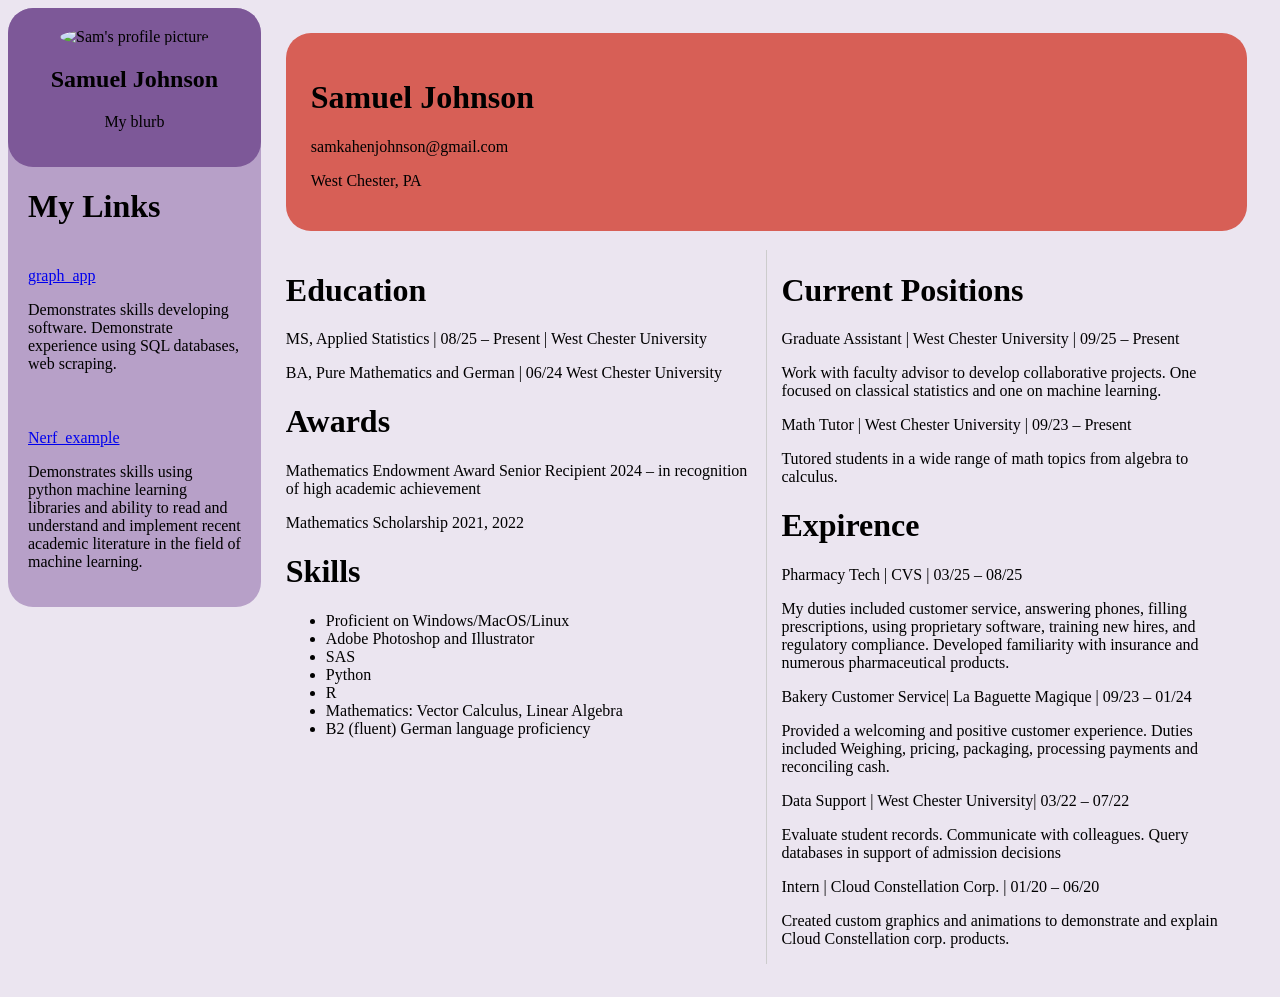
==== index.html @ d5f653cf "changed names" ====
<!DOCTYPE html>
<html>

<head>
    <meta http-equiv="content-type" content="text/html; charset=UTF-8">
    <link rel="stylesheet" type="text/css" href="styles.css">
</head>

<body>
    <div class="content">
        <div class="left_stack">
            <div class="profile">
                <img id="profile_picture" src="./resources/smiley_face.jpg" alt="Sam's profile picture">
                <h2>Samuel Johnson</h2>
                <p>My blurb</p>
            </div>
            <div class="links">
                <h1 id="list-title">My Links</h1>
                <div id="list-item">
                    <a href="https://github.com/Samuel-Johnson/graph_app ">graph_app</a>
                    <p>Demonstrates skills developing software. Demonstrate experience using SQL databases, web scraping.</p>
                </div>
                <div id="list-item">
                    <a href="https://github.com/Samuel-Johnson/Nerf_example">Nerf_example</a>
                    <p>Demonstrates skills using python machine learning libraries and ability to read and understand and implement recent academic literature in the field of machine learning.</p>
                </div>
            </div>
        </div>
        <div class="resume">
            <div class="heading">
                <div>               
                    <h1>Samuel Johnson</h1>
                    <p>samkahenjohnson@gmail.com</p>
                    <p>West Chester, PA</p>
                </div>
            </div>
            <div class="body">
                <div class="container">
                    <h1>Education</h1>
                        <p>MS, Applied Statistics | 08/25 – Present | West Chester University</p>
                        <p>BA, Pure Mathematics and German | 06/24 West Chester University</p>
                    <h1>Awards</h1>
                        <p>Mathematics Endowment Award Senior Recipient 2024 – in recognition of high academic achievement</p>
                        <p>Mathematics Scholarship 2021, 2022</p>
                    <h1>Skills</h1>
                    <ul style="break-after: column">
                        <li>Proficient on Windows/MacOS/Linux</li>
                        <li>Adobe Photoshop and Illustrator</li>
                        <li>SAS</li>
                        <li>Python</li>
                        <li>R</li>
                        <li>Mathematics: Vector Calculus, Linear Algebra</li>
                        <li>B2 (fluent) German language proficiency</li>
                    </ul>
                    <h1>Current Positions</h1>
                
                        <p>Graduate Assistant | West Chester University | 09/25 – Present</p>
                        <p>Work with faculty advisor to develop collaborative projects. One focused on classical statistics and one on machine learning.</p>
                    
                        <p>Math Tutor | West Chester University | 09/23 – Present</p>
                        <p>Tutored students in a wide range of math topics from algebra to calculus.</p>
                    <h1>Expirence</h1>
                        <p>Pharmacy Tech | CVS | 03/25 – 08/25</p>
                        <p>My duties included customer service, answering phones, filling prescriptions, using proprietary software, training new hires, and regulatory compliance. Developed familiarity with insurance and numerous pharmaceutical products.</p>

                        <p>Bakery Customer Service| La Baguette Magique | 09/23 – 01/24</p>
                        <p>Provided a welcoming and positive customer experience. Duties included Weighing, pricing, packaging, processing payments and reconciling cash.</p>

                        <p>Data Support | West Chester University| 03/22 – 07/22</p>
                        <p>Evaluate student records. Communicate with colleagues. Query databases in support of admission decisions</p>

                        <p>Intern | Cloud Constellation Corp. | 01/20 – 06/20</p>
                        <p>Created custom graphics and animations to demonstrate and explain Cloud Constellation corp. products.</p>
                </div>
            </div>
        </div>
    </div>
</body>

</html>
---- styles.css ----
:root {
    --main-bg-color: #EBE5F0;
    --accent-color: #7D5898;
    --sencondary-accent-color: #B7A0C8;
    --contrast-color: #D75F56;
    --text-color: #000;
}

.left_stack {
    float: left;
    width: 20%;
    height: 70%;
    background-color: var(--sencondary-accent-color);
    border-radius: 25px;
}

#list-title {
    padding-left: 20px;
}

#list-item {
    padding: 20px;
}

.profile {
    height: 20%;
    background-color: var(--accent-color);
    text-align: center;
    border-radius: 25px;
    padding: 20px;
}

img{
    width: 90%;
    height: 90%;
    border-radius: 50%;
}

.links {
    height: 100%;
}


.resume {
    overflow: auto;
    padding: 25px;
}

.content {
    overflow: auto;
}

.heading {
    float: left;
    background-color: var(--contrast-color);
    border-radius: 25px;
    width: 100%;
    height: 20%;
}

.heading div {
    padding: 25px;
}

body {
    background-color: var(--main-bg-color);
}


.container {
    padding-top: 2%;
    clear: left;
    column-count: 2;
    column-gap: 30px; /* Adjust the space between columns */
    /* Optional: add a vertical line between columns */
    column-rule: 1px solid #ccc;
}
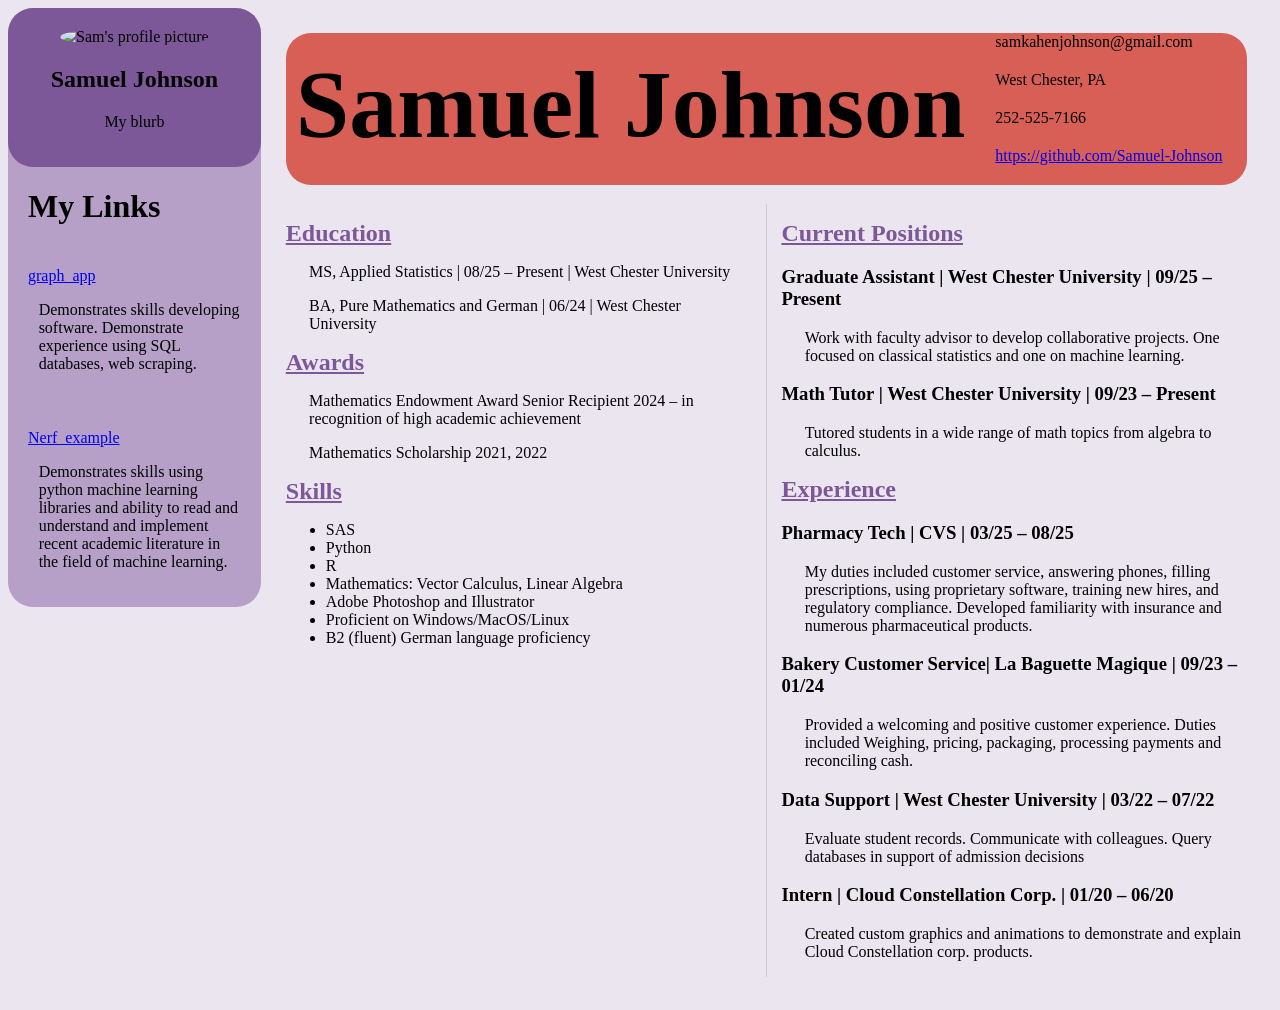
==== commit c92cb9af: "new design" ====
--- a/index.html
+++ b/index.html
@@ -30,46 +30,50 @@
             <div class="heading">
                 <div>               
                     <h1>Samuel Johnson</h1>
-                    <p>samkahenjohnson@gmail.com</p>
-                    <p>West Chester, PA</p>
+                    <div class="contact_info">
+                        <p>samkahenjohnson@gmail.com</p>
+                        <p>West Chester, PA</p>
+                        <p>252-525-7166</p>
+                        <a href="https://github.com/Samuel-Johnson">https://github.com/Samuel-Johnson</a>
+                    </div>
                 </div>
             </div>
             <div class="body">
                 <div class="container">
                     <h1>Education</h1>
                         <p>MS, Applied Statistics | 08/25 – Present | West Chester University</p>
-                        <p>BA, Pure Mathematics and German | 06/24 West Chester University</p>
+                        <p>BA, Pure Mathematics and German | 06/24 | West Chester University</p>
                     <h1>Awards</h1>
                         <p>Mathematics Endowment Award Senior Recipient 2024 – in recognition of high academic achievement</p>
                         <p>Mathematics Scholarship 2021, 2022</p>
                     <h1>Skills</h1>
                     <ul style="break-after: column">
-                        <li>Proficient on Windows/MacOS/Linux</li>
-                        <li>Adobe Photoshop and Illustrator</li>
                         <li>SAS</li>
                         <li>Python</li>
                         <li>R</li>
                         <li>Mathematics: Vector Calculus, Linear Algebra</li>
+                        <li>Adobe Photoshop and Illustrator</li>
+                        <li>Proficient on Windows/MacOS/Linux</li>
                         <li>B2 (fluent) German language proficiency</li>
                     </ul>
                     <h1>Current Positions</h1>
                 
-                        <p>Graduate Assistant | West Chester University | 09/25 – Present</p>
+                        <h3>Graduate Assistant | West Chester University | 09/25 – Present</h3>
                         <p>Work with faculty advisor to develop collaborative projects. One focused on classical statistics and one on machine learning.</p>
                     
-                        <p>Math Tutor | West Chester University | 09/23 – Present</p>
+                        <h3>Math Tutor | West Chester University | 09/23 – Present</h3>
                         <p>Tutored students in a wide range of math topics from algebra to calculus.</p>
-                    <h1>Expirence</h1>
-                        <p>Pharmacy Tech | CVS | 03/25 – 08/25</p>
+                    <h1>Experience</h1>
+                        <h3>Pharmacy Tech | CVS | 03/25 – 08/25</h3>
                         <p>My duties included customer service, answering phones, filling prescriptions, using proprietary software, training new hires, and regulatory compliance. Developed familiarity with insurance and numerous pharmaceutical products.</p>
 
-                        <p>Bakery Customer Service| La Baguette Magique | 09/23 – 01/24</p>
+                        <h3>Bakery Customer Service| La Baguette Magique | 09/23 – 01/24</h3>
                         <p>Provided a welcoming and positive customer experience. Duties included Weighing, pricing, packaging, processing payments and reconciling cash.</p>
 
-                        <p>Data Support | West Chester University| 03/22 – 07/22</p>
+                        <h3>Data Support | West Chester University | 03/22 – 07/22</h3>
                         <p>Evaluate student records. Communicate with colleagues. Query databases in support of admission decisions</p>
 
-                        <p>Intern | Cloud Constellation Corp. | 01/20 – 06/20</p>
+                        <h3>Intern | Cloud Constellation Corp. | 01/20 – 06/20</h3>
                         <p>Created custom graphics and animations to demonstrate and explain Cloud Constellation corp. products.</p>
                 </div>
             </div>
--- a/styles.css
+++ b/styles.css
@@ -56,10 +56,16 @@
     border-radius: 25px;
     width: 100%;
     height: 20%;
+    display: flex;
+    justify-content: left;
 }
 
 .heading div {
-    padding: 25px;
+    padding-right: 10px;
+    padding-bottom: 10px;
+    display: flex;
+    align-items: left;
+    gap: 20px;
 }
 
 body {
@@ -76,3 +82,42 @@
     column-rule: 1px solid #ccc;
 }
 
+.container h1 {
+    font-size: 1.5em;
+    margin-bottom: 10px;
+    color: var(--accent-color);
+    text-decoration: underline;
+}
+
+.container p {
+    padding-left: 5%;
+}
+
+.links p {
+    padding-left: 5%;
+}
+
+.heading h1 {
+    float: left;
+    padding-left: 10px;
+    padding-right: 10px;
+    margin: 0;
+    font-size: clamp(2rem, 12vw, 6rem);
+    flex: 1;
+    align-self: center;
+    white-space: nowrap;
+    overflow: hidden;
+}
+
+.contact_info {
+    float: right;
+    text-align: left;
+    display: flex;
+    flex-direction: column;
+    gap: 0;
+}
+
+.contact_info * {
+    margin: 0;
+    padding: 0;
+}
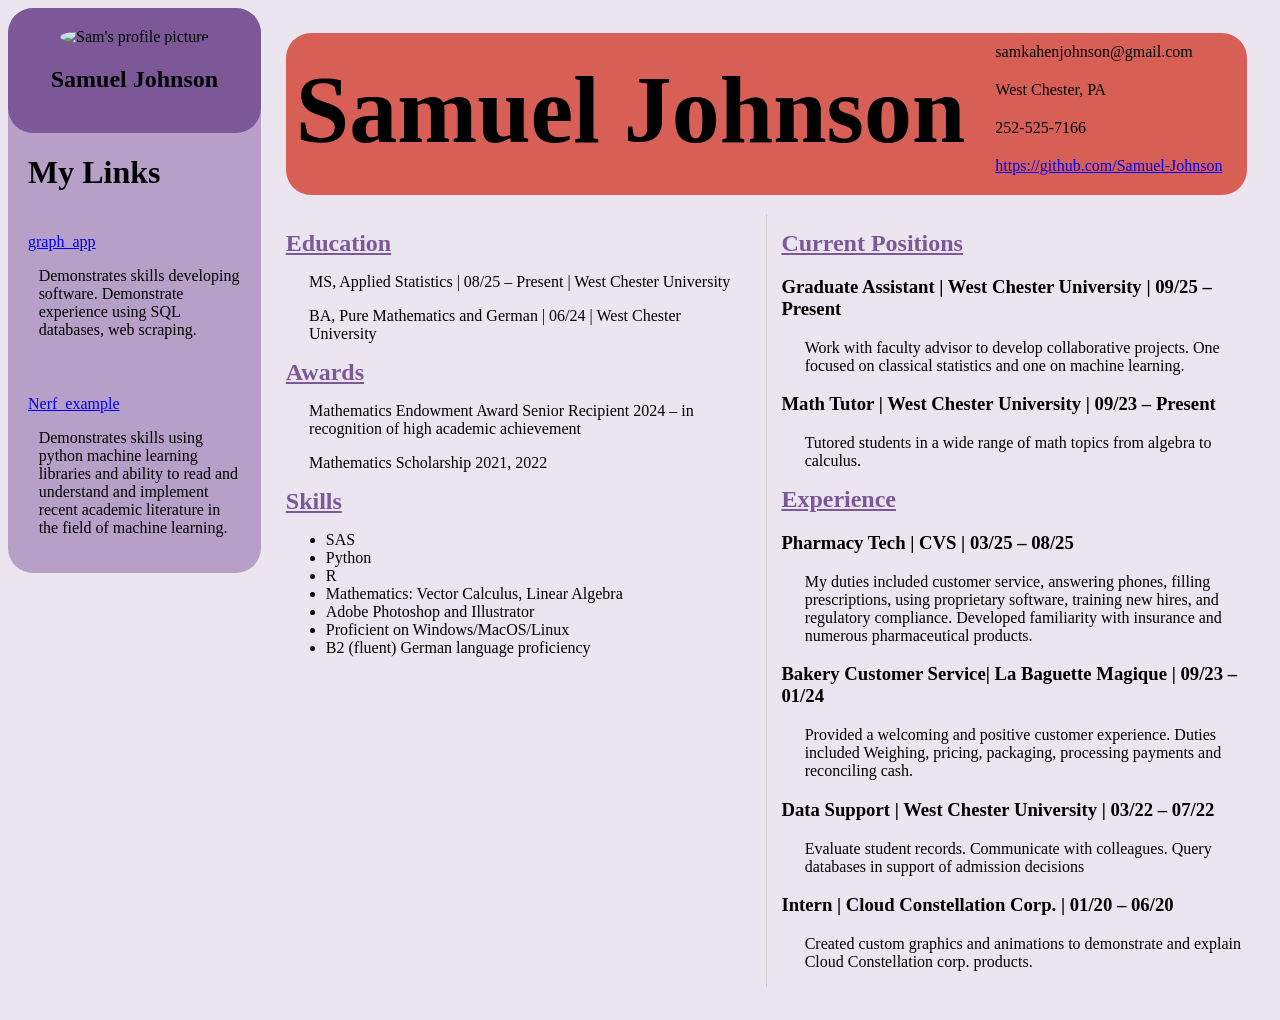
==== commit 3f98f5dc: "removed blurb" ====
--- a/index.html
+++ b/index.html
@@ -12,7 +12,7 @@
             <div class="profile">
                 <img id="profile_picture" src="./resources/smiley_face.jpg" alt="Sam's profile picture">
                 <h2>Samuel Johnson</h2>
-                <p>My blurb</p>
+                
             </div>
             <div class="links">
                 <h1 id="list-title">My Links</h1>
@@ -40,41 +40,55 @@
             </div>
             <div class="body">
                 <div class="container">
-                    <h1>Education</h1>
+                    <div >
+                        <h1>Education</h1>
                         <p>MS, Applied Statistics | 08/25 – Present | West Chester University</p>
                         <p>BA, Pure Mathematics and German | 06/24 | West Chester University</p>
-                    <h1>Awards</h1>
+                    </div>
+                    <div>
+                        <h1>Awards</h1>
                         <p>Mathematics Endowment Award Senior Recipient 2024 – in recognition of high academic achievement</p>
                         <p>Mathematics Scholarship 2021, 2022</p>
-                    <h1>Skills</h1>
-                    <ul style="break-after: column">
-                        <li>SAS</li>
-                        <li>Python</li>
-                        <li>R</li>
-                        <li>Mathematics: Vector Calculus, Linear Algebra</li>
-                        <li>Adobe Photoshop and Illustrator</li>
-                        <li>Proficient on Windows/MacOS/Linux</li>
-                        <li>B2 (fluent) German language proficiency</li>
-                    </ul>
-                    <h1>Current Positions</h1>
+                    </div>
+                    <div>
+                        <h1>Skills</h1>
+                        <ul style="break-after: column">
+                            <li>SAS</li>
+                            <li>Python</li>
+                            <li>R</li>
+                            <li>Mathematics: Vector Calculus, Linear Algebra</li>
+                            <li>Adobe Photoshop and Illustrator</li>
+                            <li>Proficient on Windows/MacOS/Linux</li>
+                            <li>B2 (fluent) German language proficiency</li>
+                        </ul>
+                    </div>
+                    <div>
+                        <h1>Current Positions</h1>
                 
                         <h3>Graduate Assistant | West Chester University | 09/25 – Present</h3>
                         <p>Work with faculty advisor to develop collaborative projects. One focused on classical statistics and one on machine learning.</p>
                     
                         <h3>Math Tutor | West Chester University | 09/23 – Present</h3>
                         <p>Tutored students in a wide range of math topics from algebra to calculus.</p>
-                    <h1>Experience</h1>
+                    </div>
+                    <div>
+                        <h1>Experience</h1>
                         <h3>Pharmacy Tech | CVS | 03/25 – 08/25</h3>
                         <p>My duties included customer service, answering phones, filling prescriptions, using proprietary software, training new hires, and regulatory compliance. Developed familiarity with insurance and numerous pharmaceutical products.</p>
-
+                    </div>
+                    <div>
                         <h3>Bakery Customer Service| La Baguette Magique | 09/23 – 01/24</h3>
                         <p>Provided a welcoming and positive customer experience. Duties included Weighing, pricing, packaging, processing payments and reconciling cash.</p>
-
+                    </div>
+                    <div>
                         <h3>Data Support | West Chester University | 03/22 – 07/22</h3>
                         <p>Evaluate student records. Communicate with colleagues. Query databases in support of admission decisions</p>
-
+                    </div>
+                    <div>
                         <h3>Intern | Cloud Constellation Corp. | 01/20 – 06/20</h3>
                         <p>Created custom graphics and animations to demonstrate and explain Cloud Constellation corp. products.</p>
+                    </div>
+                    
                 </div>
             </div>
         </div>
--- a/styles.css
+++ b/styles.css
@@ -81,6 +81,9 @@
     /* Optional: add a vertical line between columns */
     column-rule: 1px solid #ccc;
 }
+.container > div {
+    break-inside: avoid;
+}
 
 .container h1 {
     font-size: 1.5em;
@@ -110,6 +113,7 @@
 }
 
 .contact_info {
+    padding-top: 10px;
     float: right;
     text-align: left;
     display: flex;
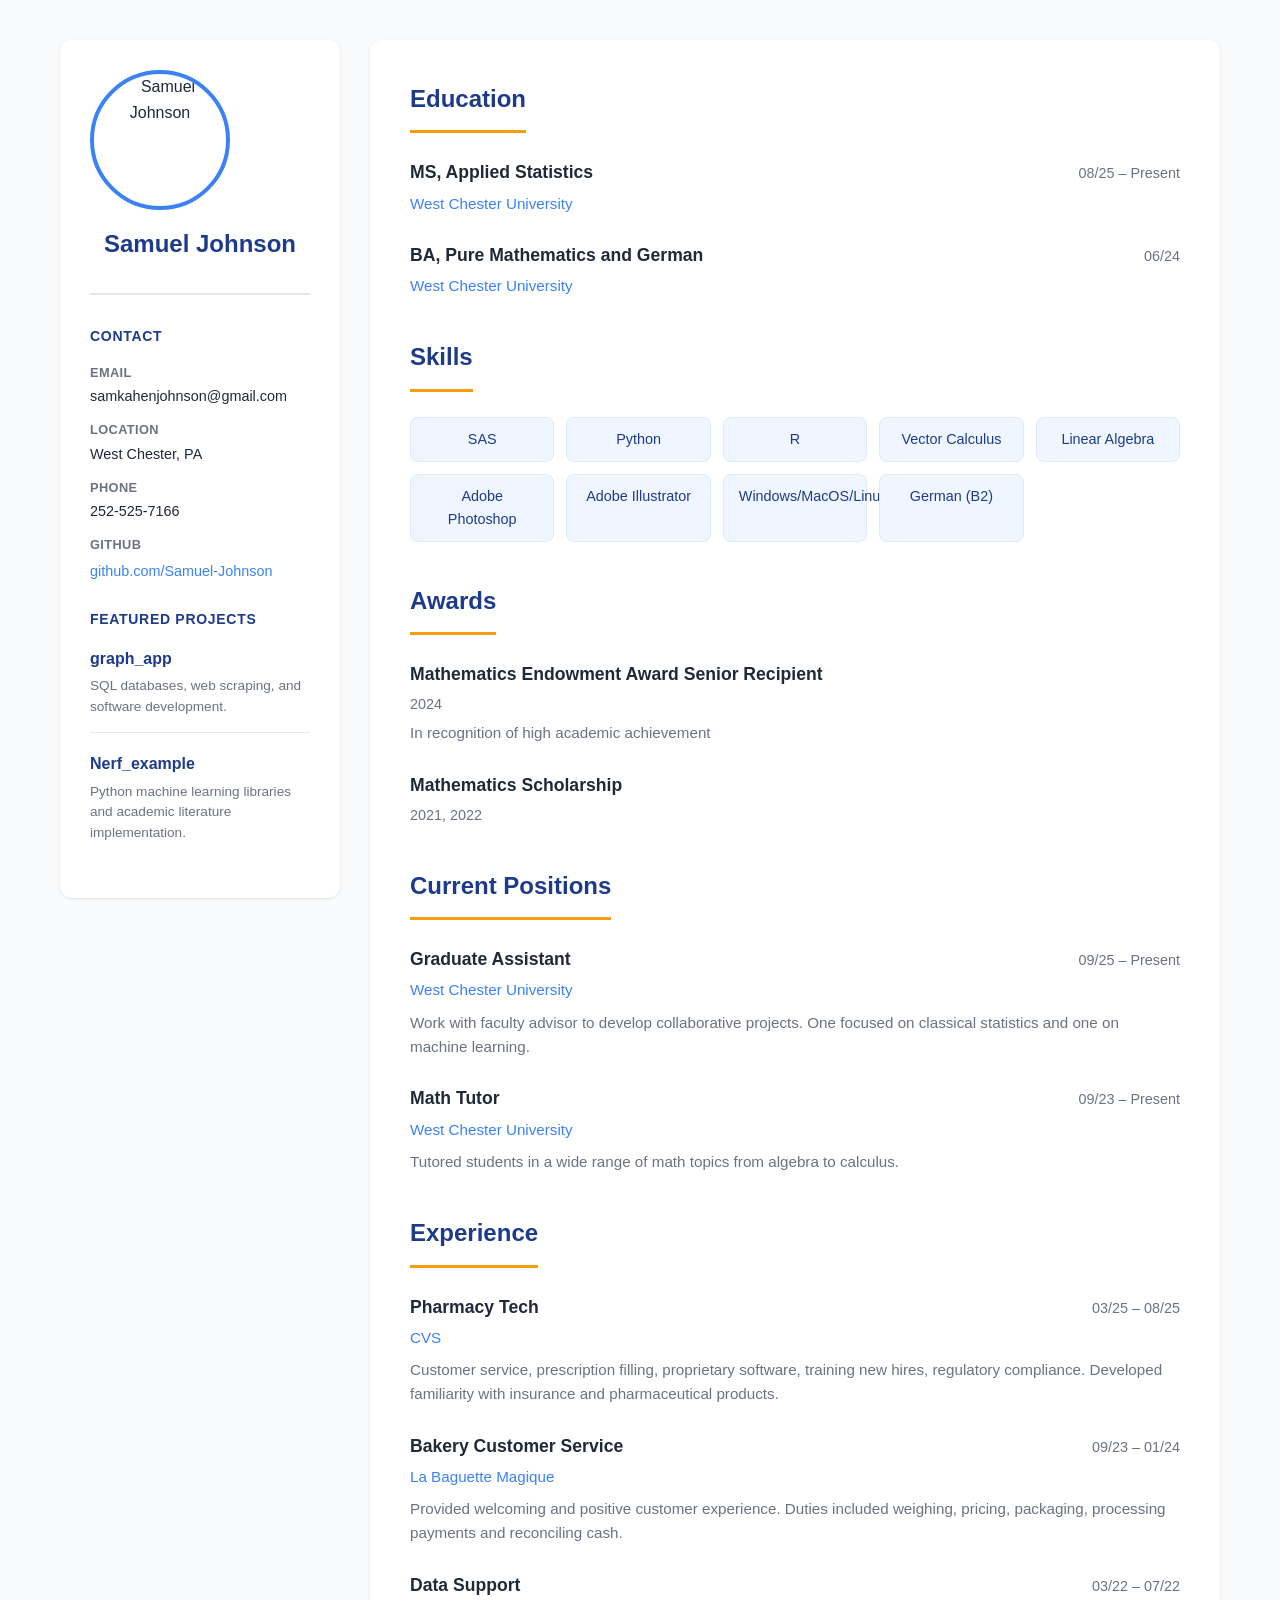
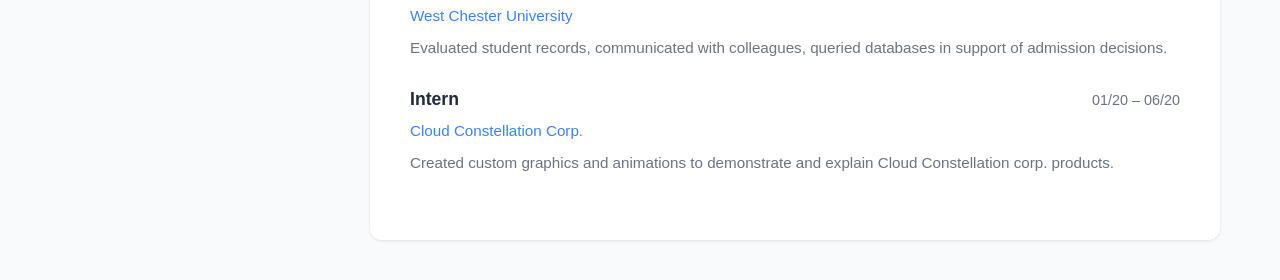
==== commit 437fad63: "redesign" ====
--- a/index.html
+++ b/index.html
@@ -1,97 +1,157 @@
 <!DOCTYPE html>
-<html>
+<html lang="en">
 
 <head>
-    <meta http-equiv="content-type" content="text/html; charset=UTF-8">
+    <meta charset="UTF-8">
+    <meta name="viewport" content="width=device-width, initial-scale=1.0">
+    <title>Samuel Johnson - Resume</title>
     <link rel="stylesheet" type="text/css" href="styles.css">
 </head>
 
 <body>
-    <div class="content">
-        <div class="left_stack">
-            <div class="profile">
-                <img id="profile_picture" src="./resources/smiley_face.jpg" alt="Sam's profile picture">
-                <h2>Samuel Johnson</h2>
-                
+    <div class="container">
+        <aside class="sidebar">
+            <div class="profile-section">
+                <img class="profile-image" src="./resources/smiley_face.jpg" alt="Samuel Johnson">
+                <h1 class="name">Samuel Johnson</h1>
             </div>
-            <div class="links">
-                <h1 id="list-title">My Links</h1>
-                <div id="list-item">
-                    <a href="https://github.com/Samuel-Johnson/graph_app ">graph_app</a>
-                    <p>Demonstrates skills developing software. Demonstrate experience using SQL databases, web scraping.</p>
+
+            <div class="sidebar-section">
+                <h3 class="sidebar-title">Contact</h3>
+                <div class="contact-item">
+                    <p class="label">Email</p>
+                    <p class="value">samkahenjohnson@gmail.com</p>
                 </div>
-                <div id="list-item">
-                    <a href="https://github.com/Samuel-Johnson/Nerf_example">Nerf_example</a>
-                    <p>Demonstrates skills using python machine learning libraries and ability to read and understand and implement recent academic literature in the field of machine learning.</p>
+                <div class="contact-item">
+                    <p class="label">Location</p>
+                    <p class="value">West Chester, PA</p>
+                </div>
+                <div class="contact-item">
+                    <p class="label">Phone</p>
+                    <p class="value">252-525-7166</p>
+                </div>
+                <div class="contact-item">
+                    <p class="label">GitHub</p>
+                    <a href="https://github.com/Samuel-Johnson" class="link">github.com/Samuel-Johnson</a>
                 </div>
             </div>
-        </div>
-        <div class="resume">
-            <div class="heading">
-                <div>               
-                    <h1>Samuel Johnson</h1>
-                    <div class="contact_info">
-                        <p>samkahenjohnson@gmail.com</p>
-                        <p>West Chester, PA</p>
-                        <p>252-525-7166</p>
-                        <a href="https://github.com/Samuel-Johnson">https://github.com/Samuel-Johnson</a>
-                    </div>
+
+            <div class="sidebar-section">
+                <h3 class="sidebar-title">Featured Projects</h3>
+                <div class="project-item">
+                    <a href="https://github.com/Samuel-Johnson/graph_app" class="project-link">graph_app</a>
+                    <p class="project-desc">SQL databases, web scraping, and software development.</p>
+                </div>
+                <div class="project-item">
+                    <a href="https://github.com/Samuel-Johnson/Nerf_example" class="project-link">Nerf_example</a>
+                    <p class="project-desc">Python machine learning libraries and academic literature implementation.</p>
                 </div>
             </div>
-            <div class="body">
-                <div class="container">
-                    <div >
-                        <h1>Education</h1>
-                        <p>MS, Applied Statistics | 08/25 – Present | West Chester University</p>
-                        <p>BA, Pure Mathematics and German | 06/24 | West Chester University</p>
+        </aside>
+
+        <main class="content">
+            <section class="section">
+                <h2 class="section-title">Education</h2>
+                <div class="entry">
+                    <div class="entry-header">
+                        <h3>MS, Applied Statistics</h3>
+                        <span class="date">08/25 – Present</span>
                     </div>
-                    <div>
-                        <h1>Awards</h1>
-                        <p>Mathematics Endowment Award Senior Recipient 2024 – in recognition of high academic achievement</p>
-                        <p>Mathematics Scholarship 2021, 2022</p>
+                    <p class="organization">West Chester University</p>
+                </div>
+                <div class="entry">
+                    <div class="entry-header">
+                        <h3>BA, Pure Mathematics and German</h3>
+                        <span class="date">06/24</span>
                     </div>
-                    <div>
-                        <h1>Skills</h1>
-                        <ul style="break-after: column">
-                            <li>SAS</li>
-                            <li>Python</li>
-                            <li>R</li>
-                            <li>Mathematics: Vector Calculus, Linear Algebra</li>
-                            <li>Adobe Photoshop and Illustrator</li>
-                            <li>Proficient on Windows/MacOS/Linux</li>
-                            <li>B2 (fluent) German language proficiency</li>
-                        </ul>
+                    <p class="organization">West Chester University</p>
+                </div>
+            </section>
+
+            <section class="section">
+                <h2 class="section-title">Skills</h2>
+                <div class="skills-grid">
+                    <span class="skill">SAS</span>
+                    <span class="skill">Python</span>
+                    <span class="skill">R</span>
+                    <span class="skill">Vector Calculus</span>
+                    <span class="skill">Linear Algebra</span>
+                    <span class="skill">Adobe Photoshop</span>
+                    <span class="skill">Adobe Illustrator</span>
+                    <span class="skill">Windows/MacOS/Linux</span>
+                    <span class="skill">German (B2)</span>
+                </div>
+            </section>
+
+            <section class="section">
+                <h2 class="section-title">Awards</h2>
+                <div class="entry">
+                    <h3>Mathematics Endowment Award Senior Recipient</h3>
+                    <p class="date-text">2024</p>
+                    <p class="description">In recognition of high academic achievement</p>
+                </div>
+                <div class="entry">
+                    <h3>Mathematics Scholarship</h3>
+                    <p class="date-text">2021, 2022</p>
+                </div>
+            </section>
+
+            <section class="section">
+                <h2 class="section-title">Current Positions</h2>
+                <div class="entry">
+                    <div class="entry-header">
+                        <h3>Graduate Assistant</h3>
+                        <span class="date">09/25 – Present</span>
                     </div>
-                    <div>
-                        <h1>Current Positions</h1>
-                
-                        <h3>Graduate Assistant | West Chester University | 09/25 – Present</h3>
-                        <p>Work with faculty advisor to develop collaborative projects. One focused on classical statistics and one on machine learning.</p>
-                    
-                        <h3>Math Tutor | West Chester University | 09/23 – Present</h3>
-                        <p>Tutored students in a wide range of math topics from algebra to calculus.</p>
+                    <p class="organization">West Chester University</p>
+                    <p class="description">Work with faculty advisor to develop collaborative projects. One focused on classical statistics and one on machine learning.</p>
+                </div>
+                <div class="entry">
+                    <div class="entry-header">
+                        <h3>Math Tutor</h3>
+                        <span class="date">09/23 – Present</span>
                     </div>
-                    <div>
-                        <h1>Experience</h1>
-                        <h3>Pharmacy Tech | CVS | 03/25 – 08/25</h3>
-                        <p>My duties included customer service, answering phones, filling prescriptions, using proprietary software, training new hires, and regulatory compliance. Developed familiarity with insurance and numerous pharmaceutical products.</p>
+                    <p class="organization">West Chester University</p>
+                    <p class="description">Tutored students in a wide range of math topics from algebra to calculus.</p>
+                </div>
+            </section>
+
+            <section class="section">
+                <h2 class="section-title">Experience</h2>
+                <div class="entry">
+                    <div class="entry-header">
+                        <h3>Pharmacy Tech</h3>
+                        <span class="date">03/25 – 08/25</span>
                     </div>
-                    <div>
-                        <h3>Bakery Customer Service| La Baguette Magique | 09/23 – 01/24</h3>
-                        <p>Provided a welcoming and positive customer experience. Duties included Weighing, pricing, packaging, processing payments and reconciling cash.</p>
+                    <p class="organization">CVS</p>
+                    <p class="description">Customer service, prescription filling, proprietary software, training new hires, regulatory compliance. Developed familiarity with insurance and pharmaceutical products.</p>
+                </div>
+                <div class="entry">
+                    <div class="entry-header">
+                        <h3>Bakery Customer Service</h3>
+                        <span class="date">09/23 – 01/24</span>
                     </div>
-                    <div>
-                        <h3>Data Support | West Chester University | 03/22 – 07/22</h3>
-                        <p>Evaluate student records. Communicate with colleagues. Query databases in support of admission decisions</p>
+                    <p class="organization">La Baguette Magique</p>
+                    <p class="description">Provided welcoming and positive customer experience. Duties included weighing, pricing, packaging, processing payments and reconciling cash.</p>
+                </div>
+                <div class="entry">
+                    <div class="entry-header">
+                        <h3>Data Support</h3>
+                        <span class="date">03/22 – 07/22</span>
                     </div>
-                    <div>
-                        <h3>Intern | Cloud Constellation Corp. | 01/20 – 06/20</h3>
-                        <p>Created custom graphics and animations to demonstrate and explain Cloud Constellation corp. products.</p>
+                    <p class="organization">West Chester University</p>
+                    <p class="description">Evaluated student records, communicated with colleagues, queried databases in support of admission decisions.</p>
+                </div>
+                <div class="entry">
+                    <div class="entry-header">
+                        <h3>Intern</h3>
+                        <span class="date">01/20 – 06/20</span>
                     </div>
-                    
+                    <p class="organization">Cloud Constellation Corp.</p>
+                    <p class="description">Created custom graphics and animations to demonstrate and explain Cloud Constellation corp. products.</p>
                 </div>
-            </div>
-        </div>
+            </section>
+        </main>
     </div>
 </body>
 
--- a/styles.css
+++ b/styles.css
@@ -1,103 +1,268 @@
 :root {
-    --main-bg-color: #EBE5F0;
-    --accent-color: #7D5898;
-    --sencondary-accent-color: #B7A0C8;
-    --contrast-color: #D75F56;
-    --text-color: #000;
-}
-
-.left_stack {
-    float: left;
-    width: 20%;
-    height: 70%;
-    background-color: var(--sencondary-accent-color);
-    border-radius: 25px;
-}
-
-#list-title {
-    padding-left: 20px;
-}
-
-#list-item {
-    padding: 20px;
-}
-
-.profile {
-    height: 20%;
-    background-color: var(--accent-color);
+    --primary-color: #1e3a8a;
+    --secondary-color: #3b82f6;
+    --accent-color: #f59e0b;
+    --background-color: #f9fafb;
+    --sidebar-bg: #ffffff;
+    --border-color: #e5e7eb;
+    --text-primary: #1f2937;
+    --text-secondary: #6b7280;
+    --text-light: #9ca3af;
+}
+
+* {
+    margin: 0;
+    padding: 0;
+    box-sizing: border-box;
+}
+
+html {
+    scroll-behavior: smooth;
+}
+
+body {
+    font-family: -apple-system, BlinkMacSystemFont, 'Segoe UI', 'Roboto', 'Oxygen', 'Ubuntu', 'Cantarell', sans-serif;
+    background-color: var(--background-color);
+    color: var(--text-primary);
+    line-height: 1.6;
+}
+
+.container {
+    display: grid;
+    grid-template-columns: 280px 1fr;
+    max-width: 1200px;
+    margin: 0 auto;
+    gap: 30px;
+    padding: 40px 20px;
+    min-height: 100vh;
+}
+
+/* Sidebar Styles */
+.sidebar {
+    background-color: var(--sidebar-bg);
+    border-radius: 12px;
+    padding: 30px;
+    box-shadow: 0 1px 3px rgba(0, 0, 0, 0.1);
+    height: fit-content;
+    position: sticky;
+    top: 20px;
+}
+
+.profile-section {
     text-align: center;
-    border-radius: 25px;
-    padding: 20px;
-}
-
-img{
-    width: 90%;
-    height: 90%;
+    margin-bottom: 30px;
+    padding-bottom: 30px;
+    border-bottom: 2px solid var(--border-color);
+}
+
+.profile-image {
+    width: 140px;
+    height: 140px;
     border-radius: 50%;
-}
-
-.links {
-    height: 100%;
-}
-
-
-.resume {
-    overflow: auto;
-    padding: 25px;
-}
-
+    object-fit: cover;
+    border: 4px solid var(--secondary-color);
+    margin-bottom: 15px;
+    display: block;
+}
+
+.name {
+    font-size: 1.5em;
+    color: var(--primary-color);
+    font-weight: 600;
+}
+
+.sidebar-section {
+    margin-bottom: 25px;
+}
+
+.sidebar-title {
+    font-size: 0.875em;
+    font-weight: 700;
+    text-transform: uppercase;
+    letter-spacing: 0.05em;
+    color: var(--primary-color);
+    margin-bottom: 15px;
+}
+
+.contact-item {
+    margin-bottom: 12px;
+}
+
+.contact-item .label {
+    font-size: 0.8em;
+    color: var(--text-secondary);
+    font-weight: 600;
+    text-transform: uppercase;
+    letter-spacing: 0.03em;
+    margin-bottom: 2px;
+}
+
+.contact-item .value {
+    color: var(--text-primary);
+    font-size: 0.9em;
+}
+
+.contact-item .link {
+    color: var(--secondary-color);
+    text-decoration: none;
+    font-size: 0.9em;
+    transition: color 0.3s ease;
+}
+
+.contact-item .link:hover {
+    color: var(--accent-color);
+}
+
+.project-item {
+    margin-bottom: 18px;
+    padding-bottom: 15px;
+    border-bottom: 1px solid var(--border-color);
+}
+
+.project-item:last-child {
+    border-bottom: none;
+    margin-bottom: 0;
+    padding-bottom: 0;
+}
+
+.project-link {
+    display: block;
+    font-weight: 600;
+    color: var(--primary-color);
+    text-decoration: none;
+    margin-bottom: 5px;
+    transition: color 0.3s ease;
+}
+
+.project-link:hover {
+    color: var(--accent-color);
+}
+
+.project-desc {
+    font-size: 0.85em;
+    color: var(--text-secondary);
+    line-height: 1.5;
+}
+
+/* Main Content Styles */
 .content {
-    overflow: auto;
-}
-
-.heading {
-    float: left;
-    background-color: var(--contrast-color);
-    border-radius: 25px;
-    width: 100%;
-    height: 20%;
+    background-color: var(--sidebar-bg);
+    border-radius: 12px;
+    padding: 40px;
+    box-shadow: 0 1px 3px rgba(0, 0, 0, 0.1);
+}
+
+.section {
+    margin-bottom: 40px;
+}
+
+.section:last-child {
+    margin-bottom: 0;
+}
+
+.section-title {
+    font-size: 1.5em;
+    font-weight: 700;
+    color: var(--primary-color);
+    margin-bottom: 25px;
+    padding-bottom: 12px;
+    border-bottom: 3px solid var(--accent-color);
+    display: inline-block;
+}
+
+.entry {
+    margin-bottom: 25px;
+}
+
+.entry-header {
     display: flex;
-    justify-content: left;
-}
-
-.heading div {
-    padding-right: 10px;
-    padding-bottom: 10px;
-    display: flex;
-    align-items: left;
-    gap: 20px;
-}
-
-body {
-    background-color: var(--main-bg-color);
-}
-
-
-.container {
-    padding-top: 2%;
-    clear: left;
-    column-count: 2;
-    column-gap: 30px; /* Adjust the space between columns */
-    /* Optional: add a vertical line between columns */
-    column-rule: 1px solid #ccc;
-}
-.container > div {
-    break-inside: avoid;
-}
-
-.container h1 {
-    font-size: 1.5em;
-    margin-bottom: 10px;
-    color: var(--accent-color);
-    text-decoration: underline;
-}
-
-.container p {
-    padding-left: 5%;
-}
-
-.links p {
-    padding-left: 5%;
+    justify-content: space-between;
+    align-items: baseline;
+    margin-bottom: 5px;
+    gap: 15px;
+}
+
+.entry h3 {
+    font-size: 1.1em;
+    color: var(--text-primary);
+    font-weight: 600;
+}
+
+.date {
+    font-size: 0.9em;
+    color: var(--text-secondary);
+    white-space: nowrap;
+}
+
+.date-text {
+    font-size: 0.9em;
+    color: var(--text-secondary);
+    margin: 5px 0;
+}
+
+.organization {
+    font-size: 0.95em;
+    color: var(--secondary-color);
+    font-weight: 500;
+    margin-bottom: 8px;
+}
+
+.description {
+    font-size: 0.95em;
+    color: var(--text-secondary);
+    line-height: 1.6;
+}
+
+/* Skills Grid */
+.skills-grid {
+    display: grid;
+    grid-template-columns: repeat(auto-fill, minmax(140px, 1fr));
+    gap: 12px;
+}
+
+.skill {
+    background-color: #eff6ff;
+    color: var(--primary-color);
+    padding: 10px 15px;
+    border-radius: 8px;
+    font-weight: 500;
+    font-size: 0.9em;
+    border: 1px solid #dbeafe;
+    text-align: center;
+    transition: all 0.3s ease;
+}
+
+.skill:hover {
+    background-color: var(--secondary-color);
+    color: white;
+    border-color: var(--secondary-color);
+}
+
+/* Responsive Design */
+@media (max-width: 768px) {
+    .container {
+        grid-template-columns: 1fr;
+        gap: 20px;
+        padding: 20px 15px;
+    }
+
+    .sidebar {
+        position: static;
+    }
+
+    .entry-header {
+        flex-direction: column;
+        align-items: flex-start;
+    }
+
+    .skills-grid {
+        grid-template-columns: repeat(auto-fill, minmax(120px, 1fr));
+    }
+
+    .content {
+        padding: 25px;
+    }
+}
 }
 
 .heading h1 {
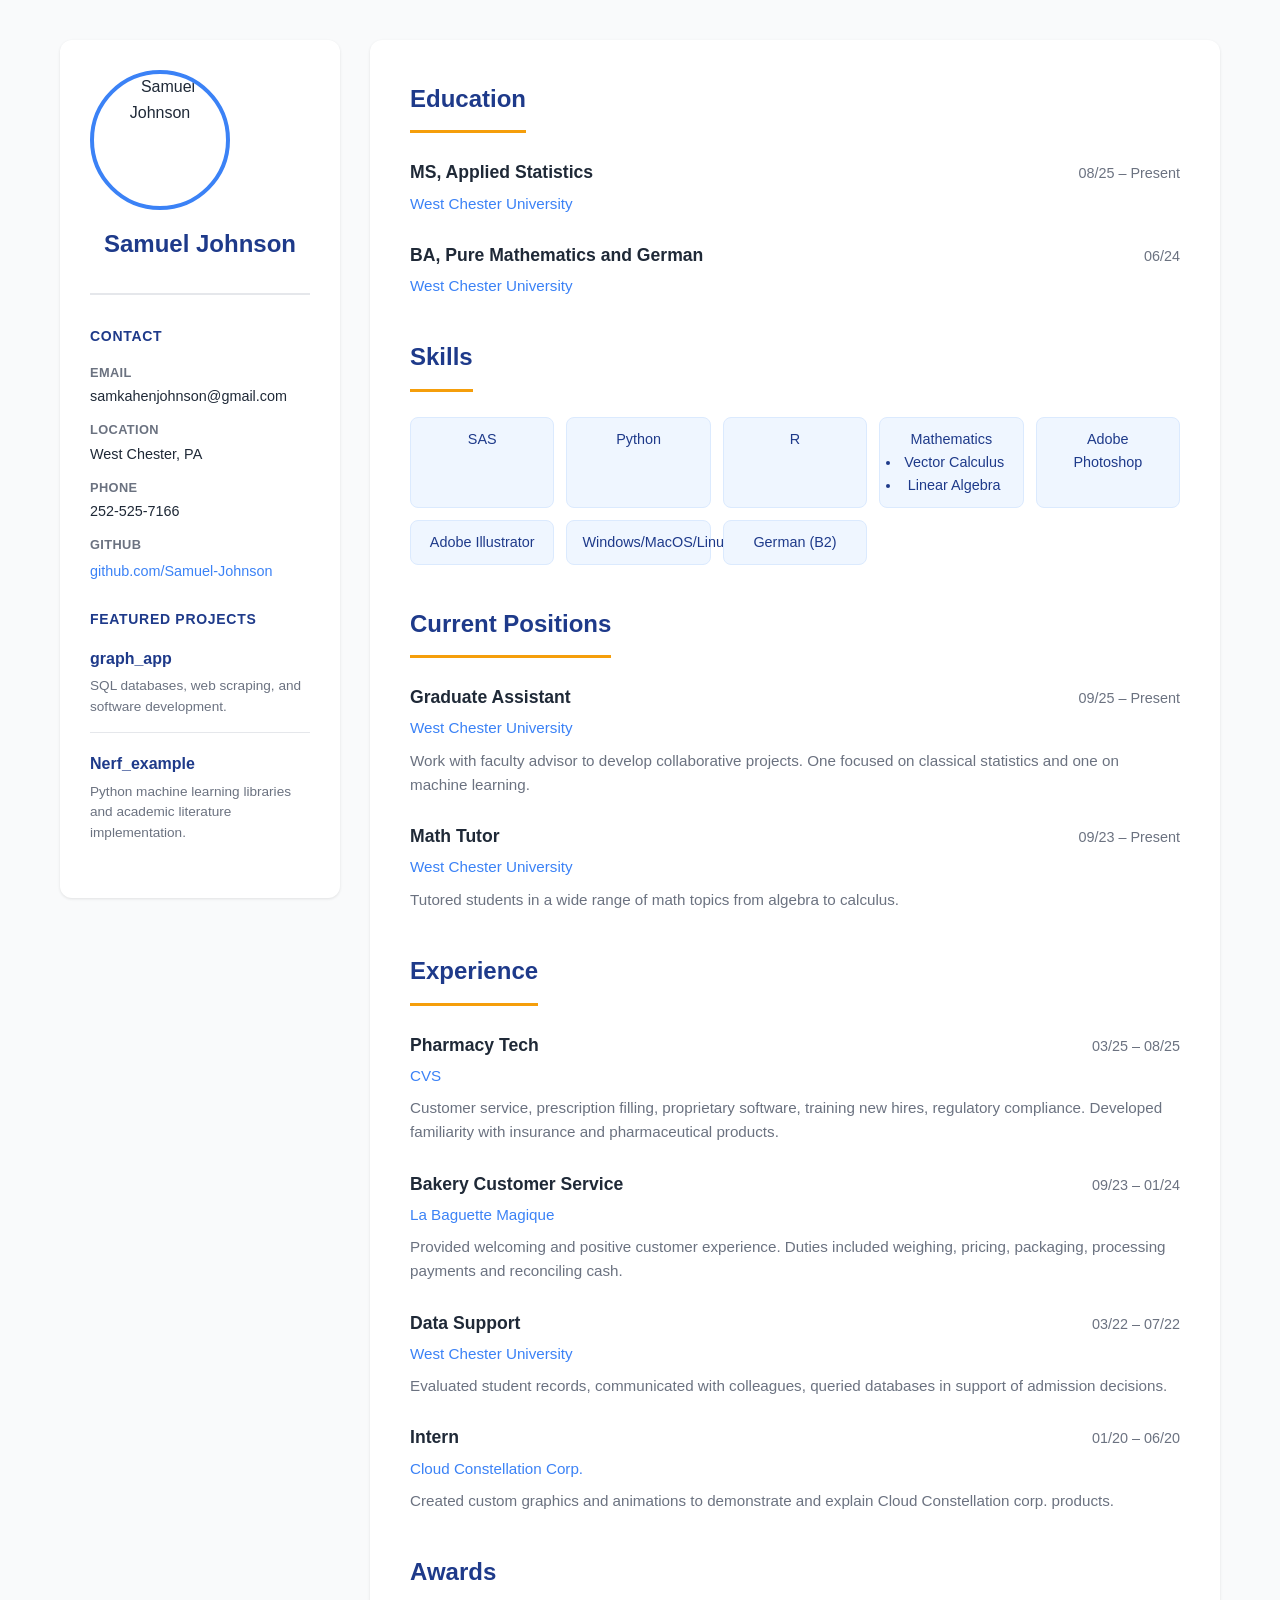
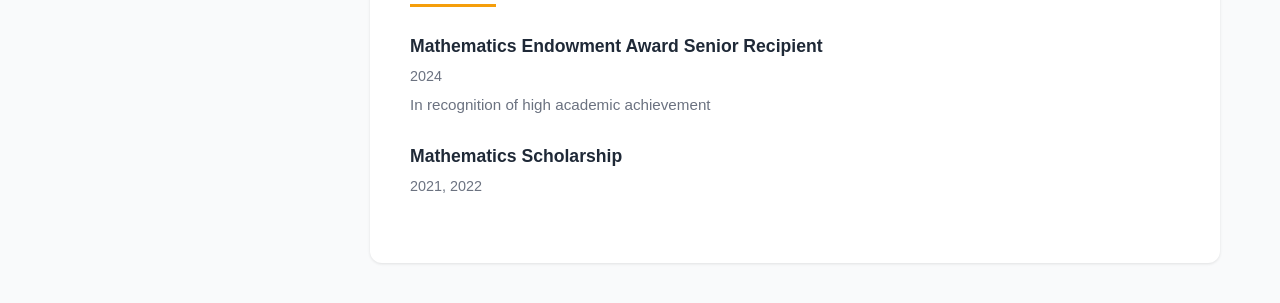
==== commit 698141e6: "tweeked skills and section order" ====
--- a/index.html
+++ b/index.html
@@ -74,25 +74,17 @@
                     <span class="skill">SAS</span>
                     <span class="skill">Python</span>
                     <span class="skill">R</span>
-                    <span class="skill">Vector Calculus</span>
-                    <span class="skill">Linear Algebra</span>
+                    <span class="skill">
+                        Mathematics
+                        <ul style="padding-left: 5%">
+                            <li>Vector Calculus</li>
+                            <li>Linear Algebra</li>
+                        </ul>
+                    </span>
                     <span class="skill">Adobe Photoshop</span>
                     <span class="skill">Adobe Illustrator</span>
                     <span class="skill">Windows/MacOS/Linux</span>
                     <span class="skill">German (B2)</span>
-                </div>
-            </section>
-
-            <section class="section">
-                <h2 class="section-title">Awards</h2>
-                <div class="entry">
-                    <h3>Mathematics Endowment Award Senior Recipient</h3>
-                    <p class="date-text">2024</p>
-                    <p class="description">In recognition of high academic achievement</p>
-                </div>
-                <div class="entry">
-                    <h3>Mathematics Scholarship</h3>
-                    <p class="date-text">2021, 2022</p>
                 </div>
             </section>
 
@@ -151,6 +143,19 @@
                     <p class="description">Created custom graphics and animations to demonstrate and explain Cloud Constellation corp. products.</p>
                 </div>
             </section>
+
+            <section class="section">
+                <h2 class="section-title">Awards</h2>
+                <div class="entry">
+                    <h3>Mathematics Endowment Award Senior Recipient</h3>
+                    <p class="date-text">2024</p>
+                    <p class="description">In recognition of high academic achievement</p>
+                </div>
+                <div class="entry">
+                    <h3>Mathematics Scholarship</h3>
+                    <p class="date-text">2021, 2022</p>
+                </div>
+            </section>
         </main>
     </div>
 </body>
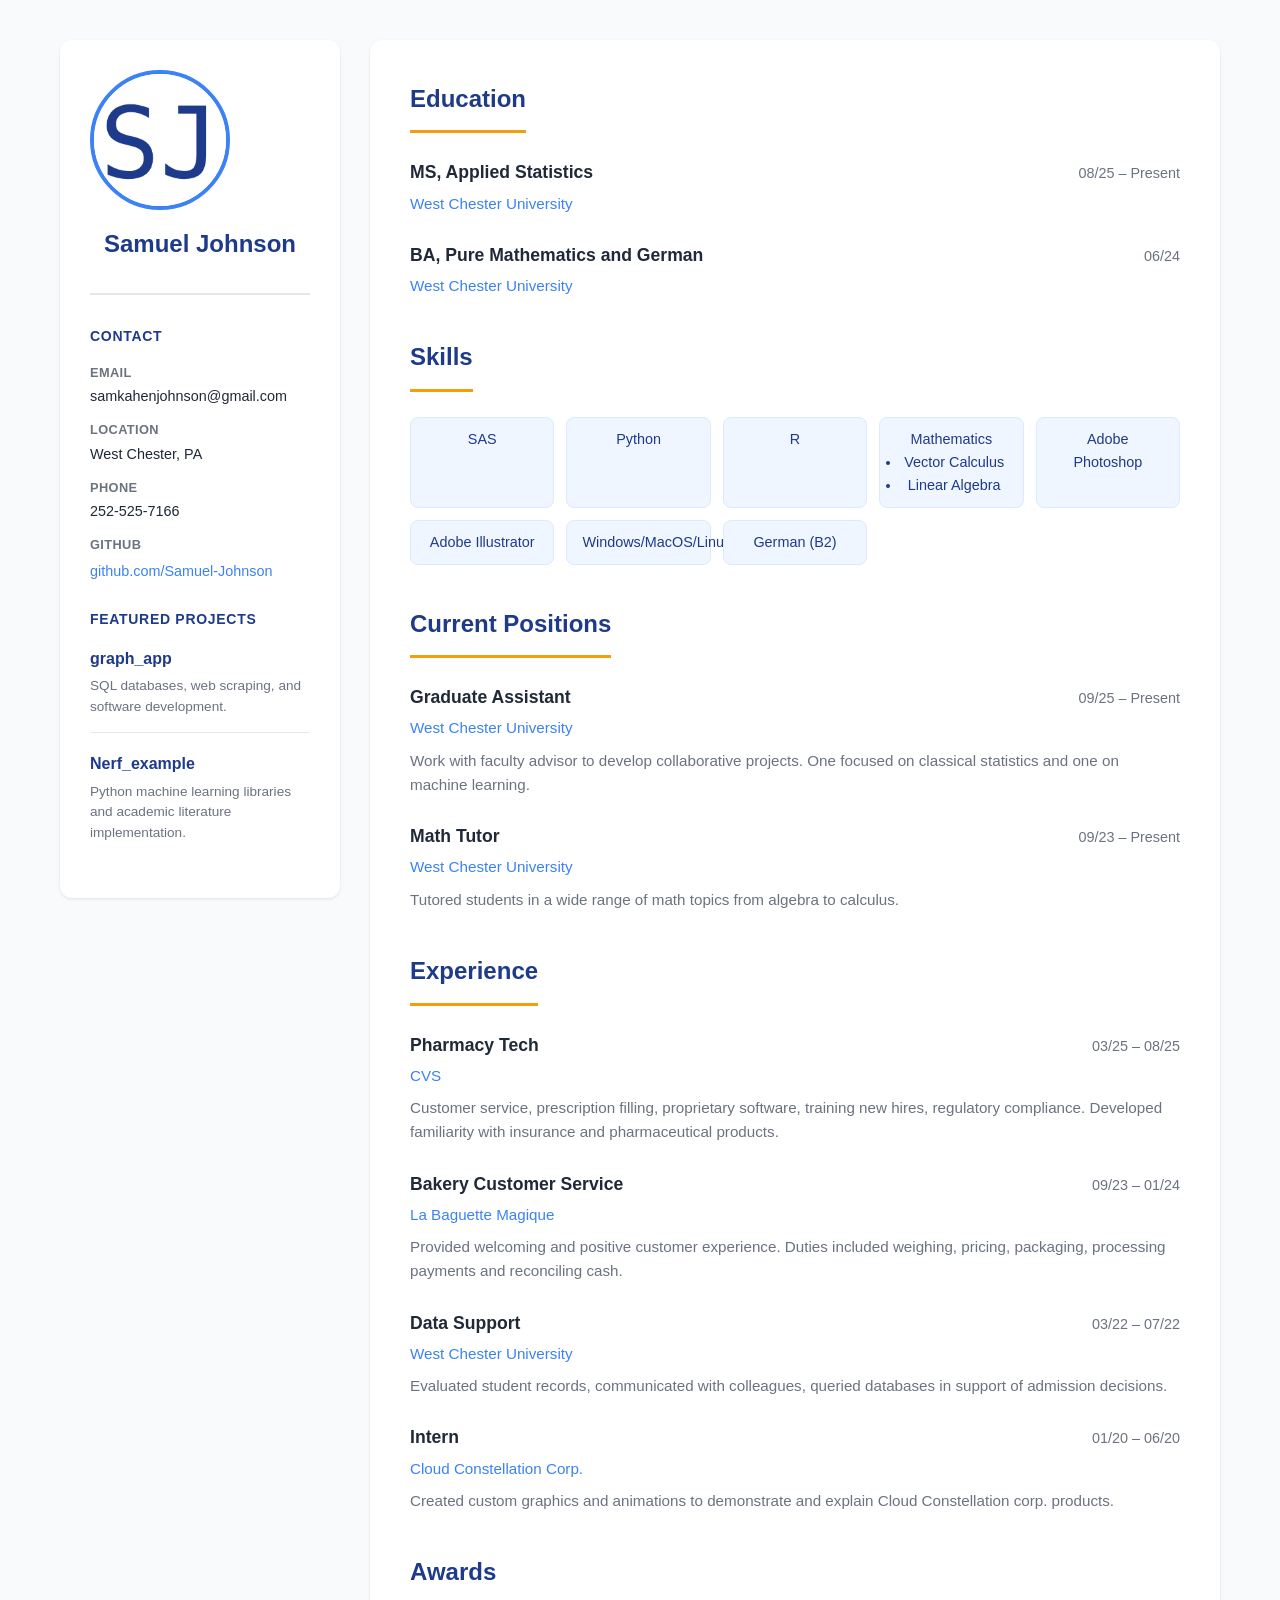
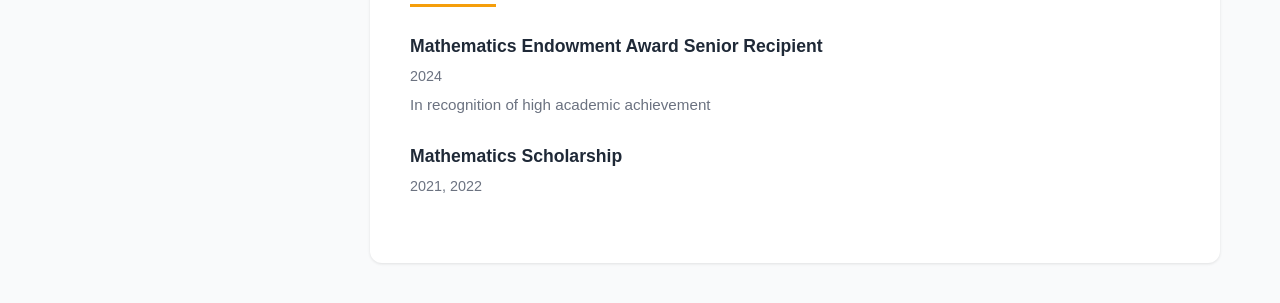
==== commit 0a7f62dd: "changed image to SJ text" ====
--- a/index.html
+++ b/index.html
@@ -12,7 +12,7 @@
     <div class="container">
         <aside class="sidebar">
             <div class="profile-section">
-                <img class="profile-image" src="./resources/smiley_face.jpg" alt="Samuel Johnson">
+                <img class="profile-image" src="./SJ_image.png" alt="Samuel Johnson">
                 <h1 class="name">Samuel Johnson</h1>
             </div>
 
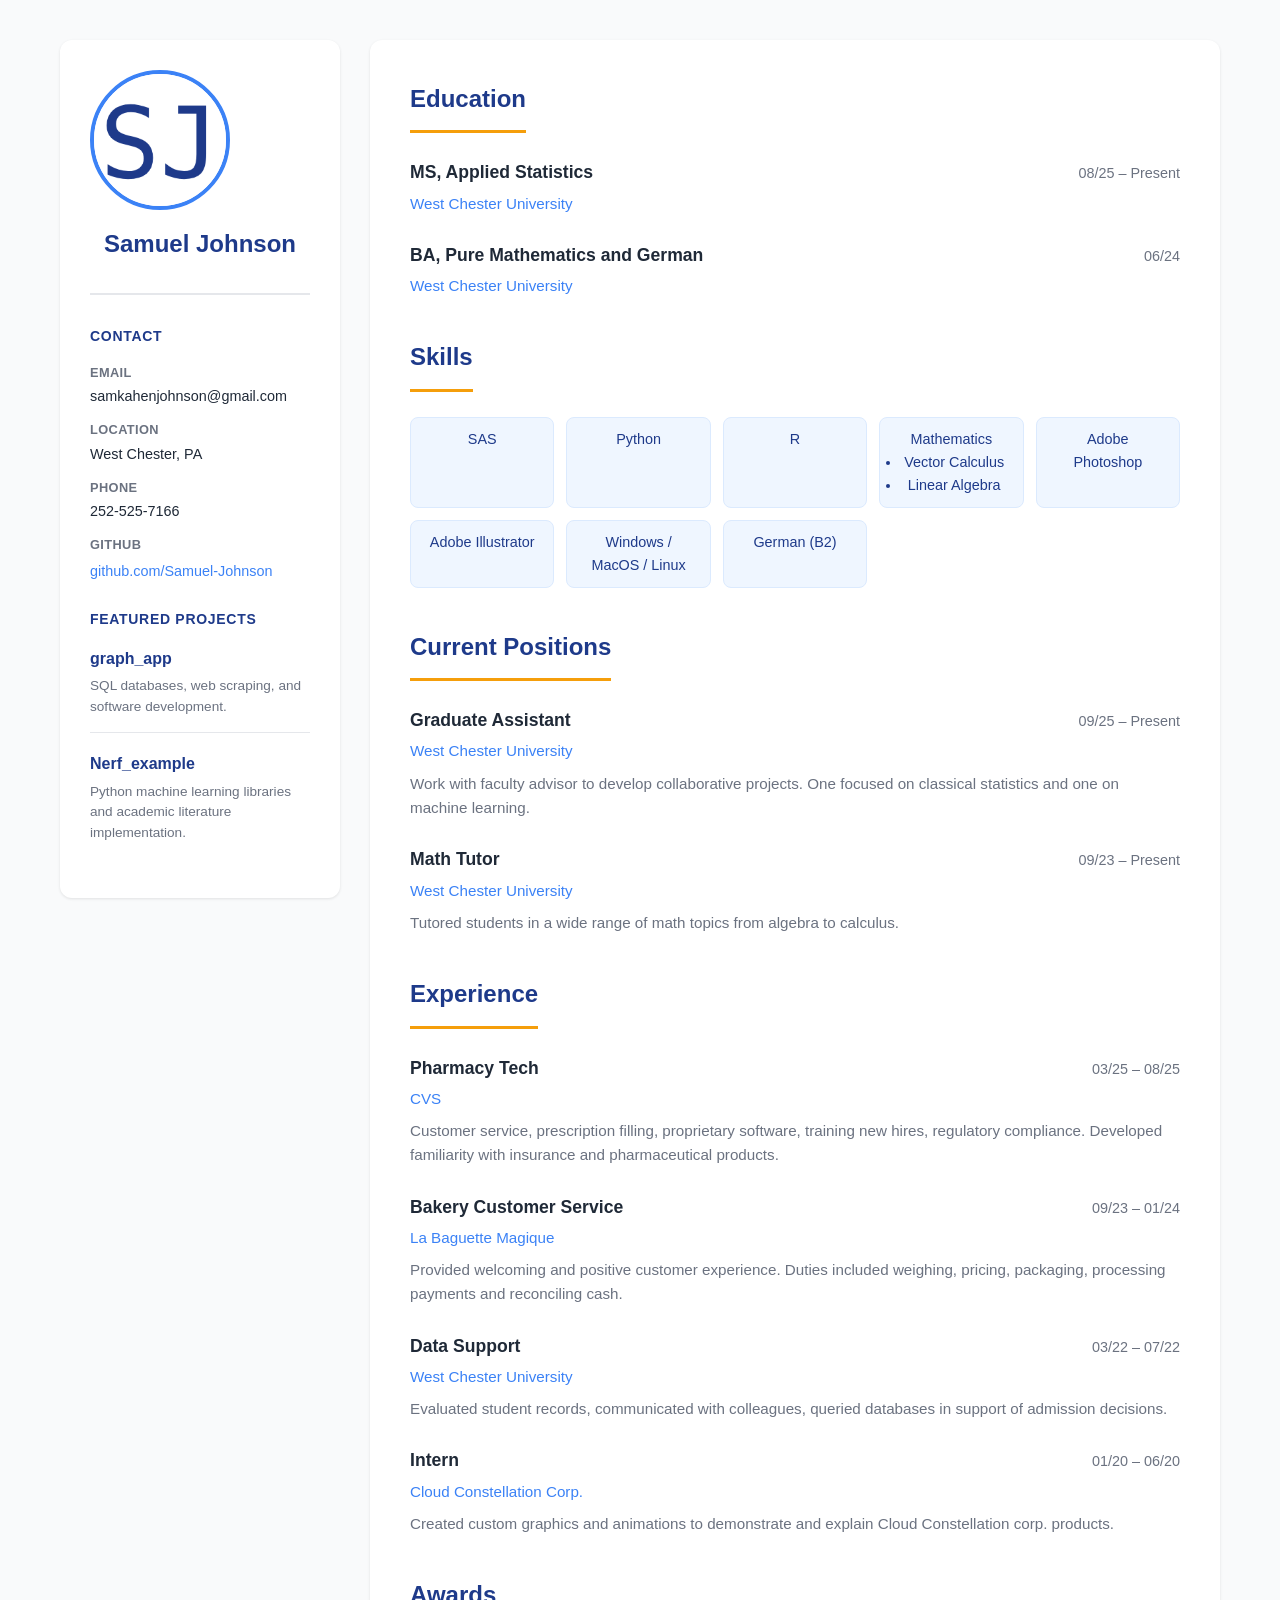
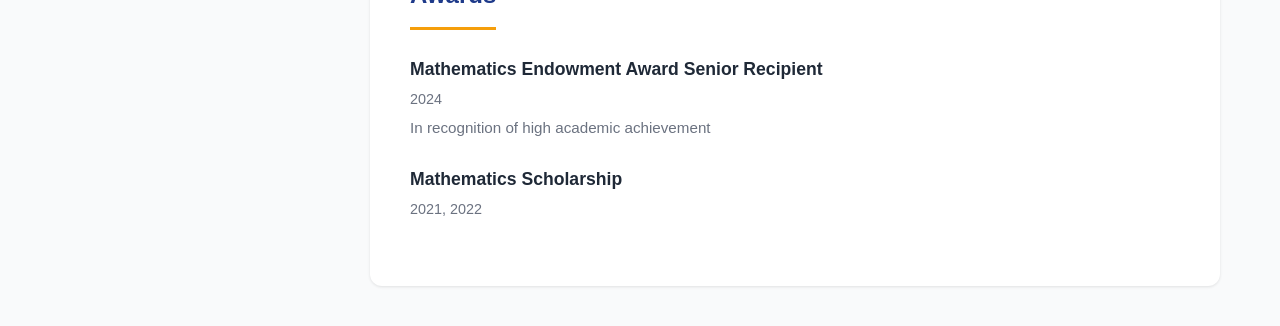
==== commit dce58ba0: "fixed text wrapper on windows macos linux box" ====
--- a/index.html
+++ b/index.html
@@ -83,7 +83,7 @@
                     </span>
                     <span class="skill">Adobe Photoshop</span>
                     <span class="skill">Adobe Illustrator</span>
-                    <span class="skill">Windows/MacOS/Linux</span>
+                    <span class="skill">Windows / MacOS / Linux</span>
                     <span class="skill">German (B2)</span>
                 </div>
             </section>
